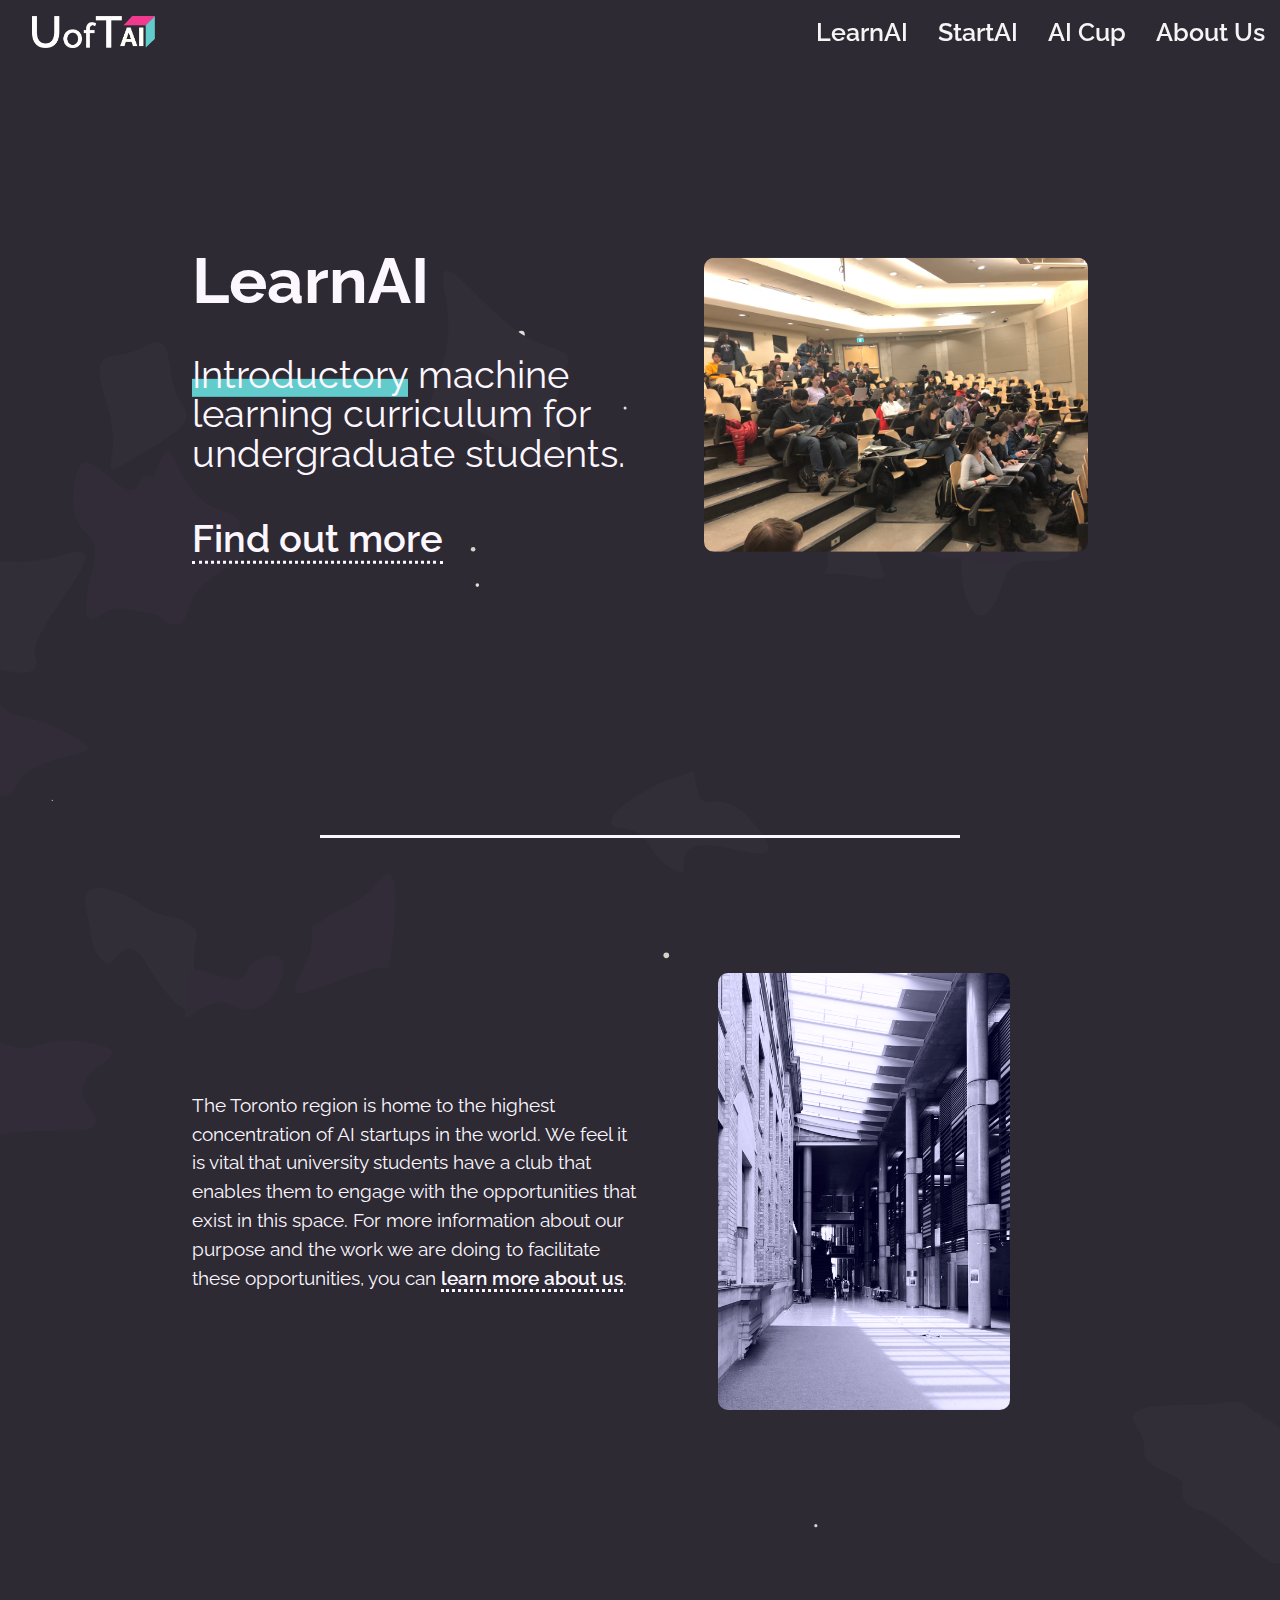
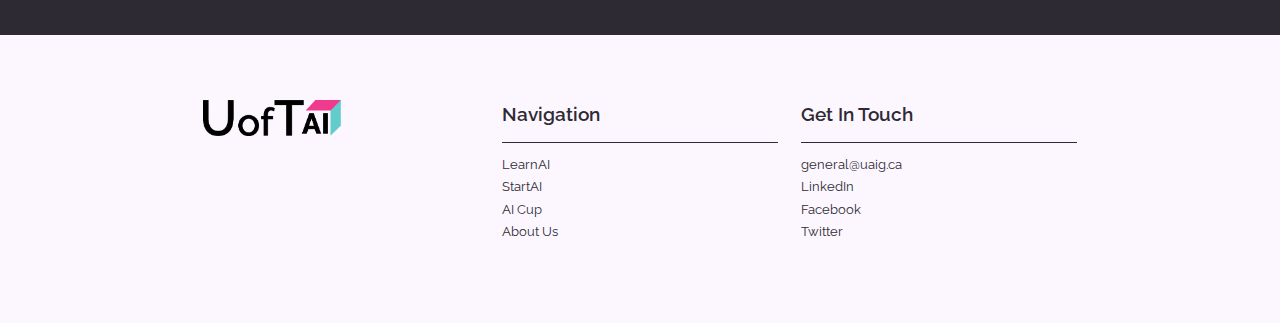
==== index.html @ b3a28243 "Merge branch 'master' of https://github.com/uoftai/uoftai.github.io" ====
<!DOCTYPE html>
<html class="scroll-nice">
<head>
	<link rel="stylesheet" type="text/css" href="styles.css">
	<link href="https://fonts.googleapis.com/css?family=Montserrat|Nunito|Raleway:400,600,700&display=swap" rel="stylesheet">
	<!-- font-family: 'Nunito', sans-serif; -->
	<link rel="stylesheet" href="https://cdnjs.cloudflare.com/ajax/libs/materialize/1.0.0/css/materialize.min.css">
	<title>UofT AI Homepage</title>
</head>
<body>
	<svg id="asteroids" viewbox="0 0 1000 520">
		<g id='ast-container'>
		</g>
	</svg>
	<div class="content">
		<div class="navbar-fixed hide-on-med-and-down">
			<nav class="nav-no-shadow">
				<div class="nav-wrapper nav-dark-clear">
					<a href="#!" class="brand-logo subtitle-weight nav-text nav-text-light"><span class="hide-on-med-and-down">&nbsp;&nbsp;&nbsp;&nbsp;</span><img style="width: auto; height: 32px; margin-top: 16px;" src="assets/images/uoftai_light.png"></a>
					<ul id="nav-mobile" class="right hide-on-med-and-down">
						<li><a class="nav-text nav-text-light subtitle-weight flow-text" href="learnai/">LearnAI</a></li>
						<li><a class="nav-text nav-text-light subtitle-weight flow-text" href="startai/">StartAI</a></li>
						<li><a class="nav-text nav-text-light subtitle-weight flow-text" href="aicup/">AI Cup</a></li>
						<li><a class="nav-text nav-text-light subtitle-weight flow-text" href="about/">About Us</a></li>
					</ul>
				</div>
			</nav>
		</div>

		<!-- &origof; &imof; &drcrop; &dlcrop; &urcrop; &ulcrop; &telrec; &solbar; -->

		<div id="intro-spacer" style="height: 85vh;"></div>
		<div id="intro-left" class="text-light">
			<div class="title-weight fsize-l">LearnAI</div>
			<br/><br/>
			<div class="body-weight fsize-m">
				<span class="highlight blue_accent">Introductory</span> 
				machine learning curriculum for undergraduate students.</div>
				<br/><br/>
				<a class="bot subtitle-weight fsize-m" href="learnai/">Find out more</a>
			</div>

		<div id="intro-right" class="text-light subtitle-weight flow-text">
			<img style="width: 100%; height: 100%; border-radius: 10px;" src="assets/images/home_page_header.JPEG">
		</div>

		<div class="separator"></div>

		<div class="space-15"></div>

		<div class="container text-light">
			<div class="flex-row valign-wrapper">
				<div class="flex-col body-weight fsize-s valign hide-on-small-only">
					The Toronto region is home to the highest concentration of AI startups in the world. We feel it is vital that university students have a club that enables them to engage with the opportunities that exist in this space. For more information about our purpose and the work we are doing to facilitate these opportunities, you can <a class="bot subtitle-weight" href="about/">learn more about us</a>.
				</div>
				<div class="flex-col body-weight fsize-m- valign show-on-small-only">
					The Toronto region is home to the highest concentration of AI startups in the world. We feel it is vital that university students have a club that enables them to engage with the opportunities that exist in this space. For more information about our purpose and the work we are doing to facilitate these opportunities, you can <a class="bot subtitle-weight" href="about/">learn more about us</a>.
				</div>
				<div class="flex-col">
					<img class="center" src="assets/images/bahen.png" alt="bahen" style="display: block; margin: 0 auto; width: 65%; height: auto; border-radius: 10px;">
				</div>
			</div>
		</div>

		<div class="space-25"></div>
		
		<footer class="page-footer bg-light">
			<div class="container">
				<div class="space"></div>
				<div class="row text-dark">
					<div class="col s4">
						<div class="subtitle-weight fsize-m">
							<a class="text-dark" href="#!"><img style="width: 50%; height: auto;" src="assets/images/uoftai.png"></a>
						</div>
					</div>
					<div class="col s4">
						<div class="subtitle-weight fsize-s">
							Navigation
						</div>
						<div>
							<ul>
								<li><div class="divider dark-grey"></div></li>
								<li><a class="text-dark body-weight fsize-s-" href="learnai/">LearnAI</a></li>
								<li><a class="text-dark body-weight fsize-s-" href="startai/">StartAI</a></li>
								<li><a class="text-dark body-weight fsize-s-" href="aicup/">AI Cup</a></li>
								<li><a class="text-dark body-weight fsize-s-" href="about/">About Us</a></li>
							</ul>
						</div>
					</div>
					<div class="col s4">
						<div class="subtitle-weight fsize-s">
							Get In Touch
						</div>
						<div>
							<ul>
								<li><div class="divider dark-grey"></div></li>
								<li><a class="text-dark body-weight fsize-s-" target="_top" href="mailto:general@uaig.ca">general@uaig.ca</a></li>
								<li><a class="text-dark body-weight fsize-s-" target="_blank" href="https://www.linkedin.com/company/uaig-uoft/">LinkedIn</a></li>
								<li><a class="text-dark body-weight fsize-s-" target="_blank" href="https://www.facebook.com/UofTUAIG/">Facebook</a></li>
								<li><a class="text-dark body-weight fsize-s-" target="_blank" href="https://twitter.com/UaigUoft">Twitter</a></li>
							</ul>
						</div>
					</div>
				</div>
				<div class="space"></div>
			</div>
		</footer>
	</div>
</body>
<script type="text/javascript">
	setTimeout( () => {
		document.getElementsByClassName('highlight')[0].className += " start"
	}, 100)
</script>
<script type="text/javascript" src="https://cdnjs.cloudflare.com/ajax/libs/jquery/3.4.1/jquery.js"></script>
<script src="https://cdnjs.cloudflare.com/ajax/libs/materialize/1.0.0/js/materialize.min.js"></script>
<script type="text/javascript" src="code.js"></script>
</html>
---- styles.css ----
.dark-grey {
	background: #2E2A33 !important;
	background-color: #2E2A33 !important;
}

.mid-grey {
	background: #544F5E !important;
	background-color: #544F5E !important;
}

.bg-light {
	background: #FCF7FF !important;
}

.text-light {
	color: #FCF7FF;
}

.text-dark {
	color: #2E2A33;
}

.accent-blue {
	background: #62cbcc;
}

.accent-magenta {
	background: #ef3a8d;
}

#asteroids {
	position: absolute;
	top: 0;
	left: 0;
	z-index: 1;
}

.content {
	position: absolute;
	top: 0;
	left: 0;
	width: 100%;
	height: auto;
	z-index: 10;
}

.divider {
	margin-bottom: 10px;
	margin-top: -2px;
}

.wide-container {
	width: 85%;
	margin: 0 auto;
}

body, svg {
	background: #2E2A33;
}

blockquote {
	border-left: 5px solid #544F5E !important;
}

.coll.with-header .coll-item {
	padding-left: 30px;
}

.coll-header {
	padding: 10px 0px;
}

.coll-item {
	padding: 10px 20px;
	margin: 0;
}

.body-weight {
	font-family: 'Raleway', sans-serif;
	font-weight: 400;
}

.subtitle-weight {
	font-family: 'Raleway', sans-serif;
	font-weight: 600;
}

.title-weight {
	font-family: 'Raleway', sans-serif;
	font-weight: 700;
}

.nav-wrapper {
	transition: background-color .45s ease !important;
}

nav {
	transition: -webkit-box-shadow .4s ease, box-shadow .4s ease;
	background-color: rgba(0,0,0,0) !important;
}

.nav-no-shadow {
	-webkit-box-shadow: none !important;
	box-shadow: none !important;
}

.nav-text {
	transition: color .8s ease;	
}

.nav-dark-clear {
	background-color: rgba(46,42,51,0) !important;
}

.nav-dark {
	background-color: rgba(46,42,51,.4) !important;
}

.nav-dark:hover {
	background-color: rgba(46,42,51,1) !important;
}

.nav-light {
	background-color: rgba(244,244,244,.4) !important;
}

.nav-light:hover {
	background-color: rgba(244,244,244,1) !important;
}

.nav-text-dark {
	color: #2E2A33 !important;
}

.nav-text-light {
	color: #F5F5F5 !important;
}

#intro-left {
	position: absolute;
	left: 15vw;
	top: 45vh;
    transform: translate(0, -50%);
    max-width: 35vw;
}

#intro-right {
	position: absolute;
	left: 55vw;
	top: 45vh;
	width: 30vw;
	height: 23vw;
	transform: translate(0, -50%);
}

.top-center {
	position: absolute;
	left: 50vw;
	top: 45vh;
    transform: translate(-50%, -50%);
}

.flex-row {
	display: flex;
}

.flex-col {
	flex: 1;
}

.fsize-t {
	font-size: 0.7vw;
}

.fsize-s- {
	font-size: 1vw;
}

.fsize-s {
	font-size: 1.5vw;
}

.fsize-m- {
	font-size: 2.1vw;
	line-height: 2.4vw;
}

.fsize-m {
	font-size: 3vw;
	line-height: 3.1vw;
}

.fsize-l {
	font-size: 5vw;
	line-height: 4.5vw;
}

.fsize-h {
	font-size: 8vw;
	line-height: 7.5vw;
}

.space, .space-5 {
	height: 5vh;
}

.space-10 {
	height: 10vh;
}

.space-15 {
	height: 15vh;
}

.space-20 {
	height: 20vh;
}

.space-25 {
	height: 25vh;
}

a.bot {
	color: #FCF7FF !important;
	border-bottom: dotted #FCF7FF !important;
    border-bottom-width: thin;
}

a.bot:hover {
	color: #FCF7FF !important;
	border-bottom: solid #FCF7FF !important;
    border-bottom-width: thin;
}

.separator {
	margin-left: 25vw;
	width: 50vw;
	height: 1vh;
	border-bottom: solid #FCF7FF !important;
    border-bottom-width: thin;
}
.highlight.start {
    background-size: 100% 40%;
}

.highlight.pink_accent {
    background-image: -webkit-linear-gradient(bottom, #ea498d 0%, #ea498d 100%);
	background-image: linear-gradient(to top, #ea498d 0%, #ea498d 100%);

}
.highlight.blue_accent {
    background-image: -webkit-linear-gradient(bottom, #62cbcc 0%, #62cbcc 100%);
	background-image: linear-gradient(to top, #62cbcc 0%, #62cbcc 100%);
}
.highlight{
	background-position: bottom left;
    background-size: 0 40%;
    background-repeat: no-repeat;
    transition: background 1s cubic-bezier(0.42, 0, 0.095, 0.935);
    transition-timing-function: cubic-bezier(0.42, 0, 0.095, 0.935);
	transition-delay: .1s;
}

@media only screen and (min-width: 400px) {
	.hide-on-tiny {
		display: block;
	}

	.show-on-tiny {
		display: none;
	}
}

@media only screen and (max-width: 400px) {
	.hide-on-tiny {
		display: none;
	}

	.show-on-tiny {
		display: block;
	}
}

@media only screen and (min-width: 600px) {
	.scroll-nice::-webkit-scrollbar {
		width: 7px;
	}

	.scroll-nice::-webkit-scrollbar-track {
		background: #FAFAFA;
	}
	 
	.scroll-nice::-webkit-scrollbar-thumb {
		background: #616161; 
	}

	.show-on-small-only {
		display: none !important;
	}

	.hide-on-small-only {
		display: block !important;
	}
}

@media only screen and (max-width: 600px) {
	.hide-on-small-only {
		display: none !important;
	}

	::-webkit-scrollbar { 
		display: none; 
	}

	.center-m {
		text-align: center;
	}
	
	.show-on-small-only {
		display: block;
	}

	.show-on-med-only {
		display: none !important;
	}
}

@media only screen and (min-width: 992px) {
	.hide-on-large-and-up {
		display: none !important;
	}

	.show-on-med-and-down {
		display: none;
	}

	.show-on-med-only {
		display: none;
	}
}

@media only screen and (max-width: 992px) {
	.show-on-med-and-down {
		display: block;
	}

	.show-on-med-only {
		display: block;
	}
}

@media only screen and (min-width: 1200px) {
	.hide-on-large-and-up {
		display: none !important;
	}

	.hide-on-large-and-down {
		display: block;
	}

	.show-on-large-and-down {
		display: none;
	}

	.scl-text {
		font-size: 2.2vmin;
	}
}


@media only screen and (max-width: 1200px) {
	.hide-on-large-and-down {
		display: none !important;
	}

	.show-on-large-and-down {
		display: block;
	}
}

@media only screen and (min-width: 1700px) {
	.scl-text {
		font-size: 2.5vmin;
	}
}


@media only screen and (min-width: 2100px) {
	.scroll-nice::-webkit-scrollbar {
		width: 12px;
	}
}
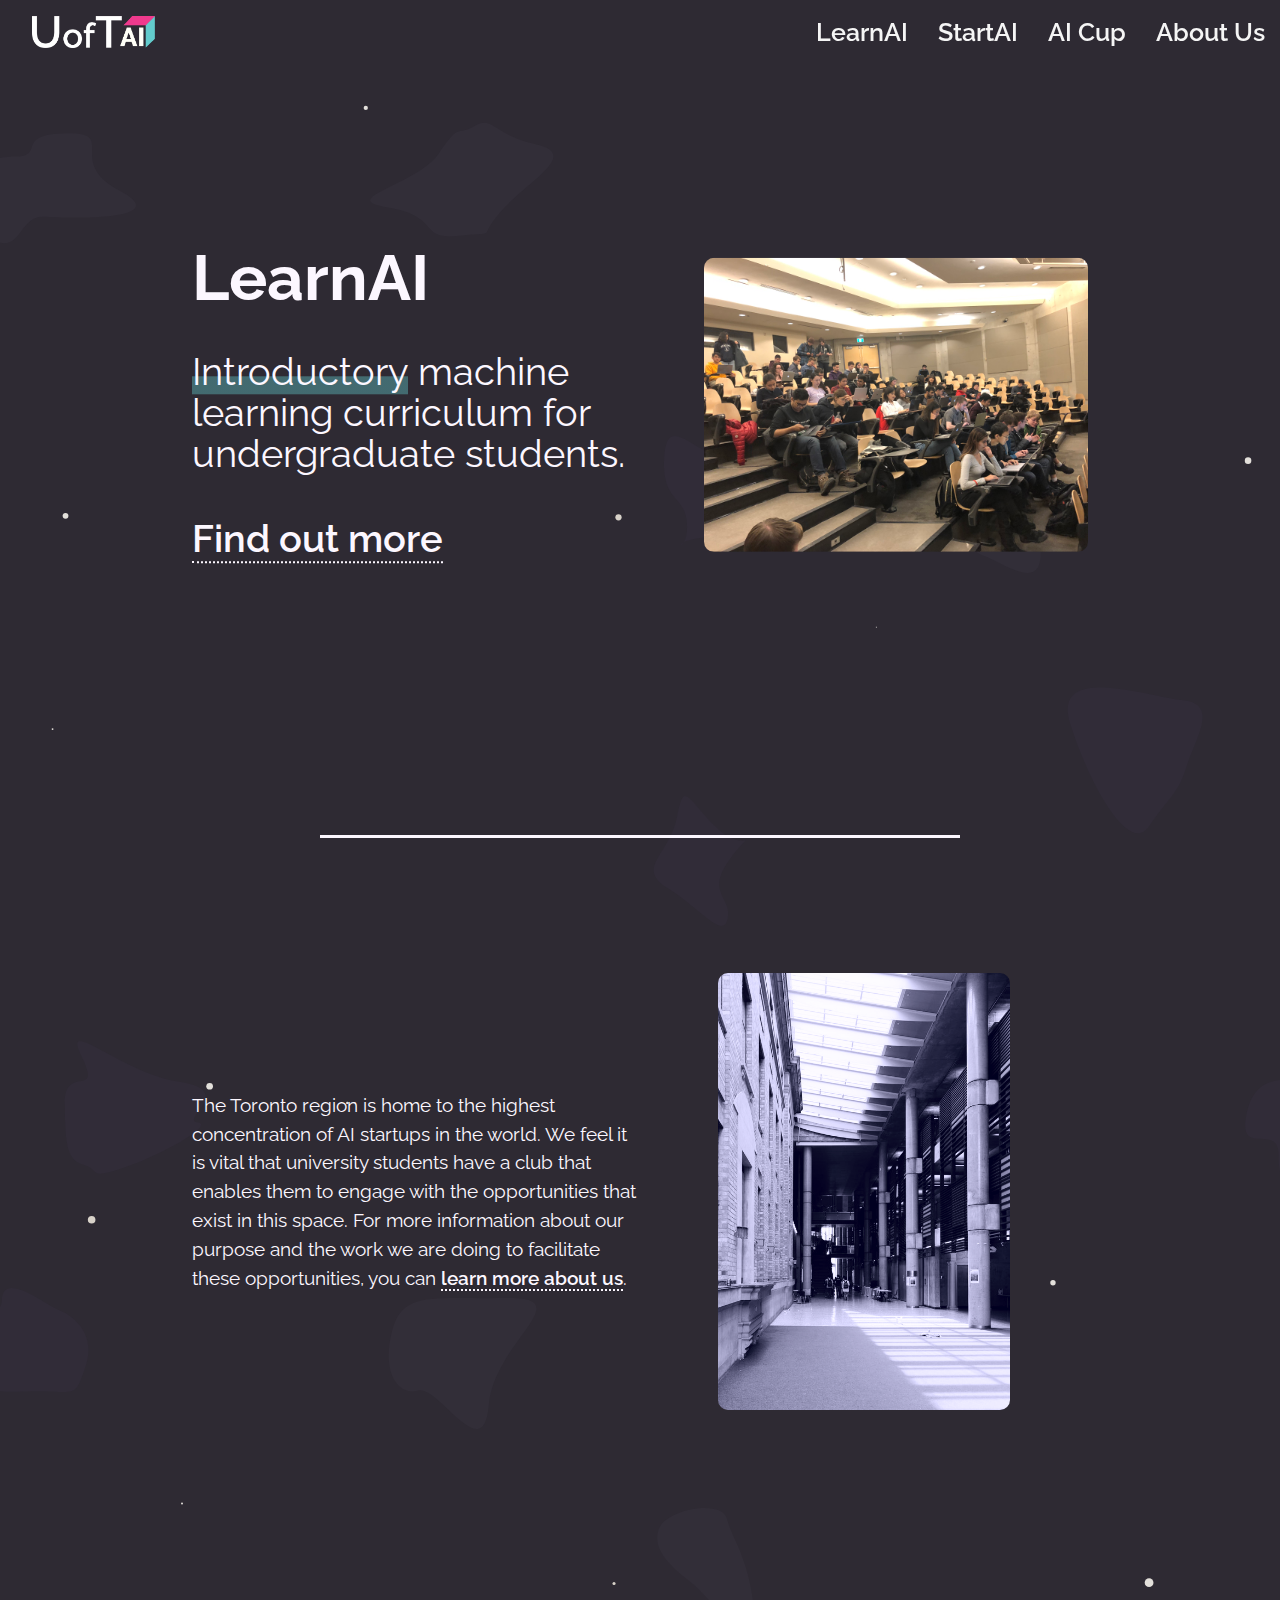
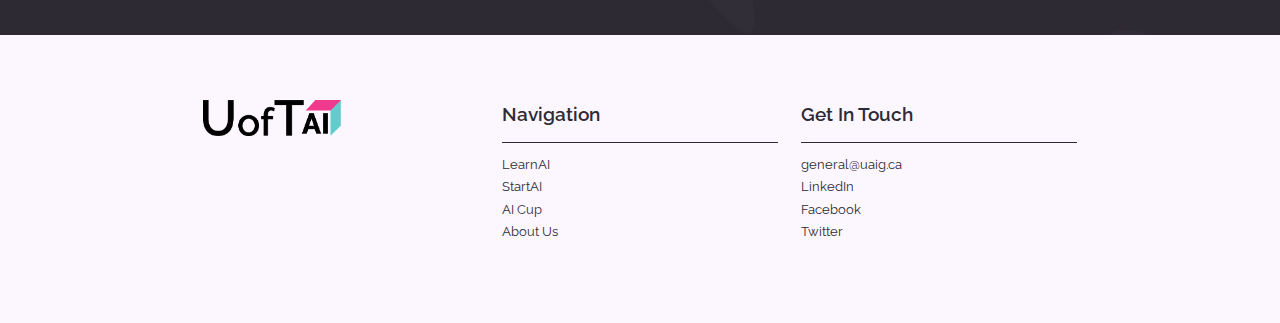
==== commit 846457fe: "Added mobile responsiveness 1.0" ====
--- a/index.html
+++ b/index.html
@@ -5,6 +5,7 @@
 	<link href="https://fonts.googleapis.com/css?family=Montserrat|Nunito|Raleway:400,600,700&display=swap" rel="stylesheet">
 	<!-- font-family: 'Nunito', sans-serif; -->
 	<link rel="stylesheet" href="https://cdnjs.cloudflare.com/ajax/libs/materialize/1.0.0/css/materialize.min.css">
+	<meta name="viewport" content="width=device-width, initial-scale=1.0">
 	<title>UofT AI Homepage</title>
 </head>
 <body>
@@ -29,14 +30,14 @@
 
 		<!-- &origof; &imof; &drcrop; &dlcrop; &urcrop; &ulcrop; &telrec; &solbar; -->
 
-		<div id="intro-spacer" style="height: 85vh;"></div>
+		<div id="intro-spacer"></div>
 		<div id="intro-left" class="text-light">
 			<div class="title-weight fsize-l">LearnAI</div>
-			<br/><br/>
+			<br/><div class="hide-on-med-and-down"><br/></div>
 			<div class="body-weight fsize-m">
 				<span class="highlight blue_accent">Introductory</span> 
 				machine learning curriculum for undergraduate students.</div>
-				<br/><br/>
+				<br/><div class="hide-on-med-and-down"><br/></div>
 				<a class="bot subtitle-weight fsize-m" href="learnai/">Find out more</a>
 			</div>
 
@@ -50,13 +51,16 @@
 
 		<div class="container text-light">
 			<div class="flex-row valign-wrapper">
-				<div class="flex-col body-weight fsize-s valign hide-on-small-only">
+				<div class="flex-col body-weight fsize-s valign hide-on-med-and-down">
 					The Toronto region is home to the highest concentration of AI startups in the world. We feel it is vital that university students have a club that enables them to engage with the opportunities that exist in this space. For more information about our purpose and the work we are doing to facilitate these opportunities, you can <a class="bot subtitle-weight" href="about/">learn more about us</a>.
 				</div>
-				<div class="flex-col body-weight fsize-m- valign show-on-small-only">
+				<div class="flex-col body-weight fsize-m- valign show-on-med-only">
 					The Toronto region is home to the highest concentration of AI startups in the world. We feel it is vital that university students have a club that enables them to engage with the opportunities that exist in this space. For more information about our purpose and the work we are doing to facilitate these opportunities, you can <a class="bot subtitle-weight" href="about/">learn more about us</a>.
 				</div>
-				<div class="flex-col">
+				<div class="flex-col body-weight fsize-m valign show-on-small-only">
+					The Toronto region is home to the highest concentration of AI startups in the world. We feel it is vital that university students have a club that enables them to engage with the opportunities that exist in this space. For more information about our purpose and the work we are doing to facilitate these opportunities, you can <a class="bot subtitle-weight" href="about/">learn more about us</a>.
+				</div>
+				<div class="flex-col hide-on-small-only">
 					<img class="center" src="assets/images/bahen.png" alt="bahen" style="display: block; margin: 0 auto; width: 65%; height: auto; border-radius: 10px;">
 				</div>
 			</div>
@@ -68,12 +72,12 @@
 			<div class="container">
 				<div class="space"></div>
 				<div class="row text-dark">
-					<div class="col s4">
+					<div class="col m4 hide-on-small-only">
 						<div class="subtitle-weight fsize-m">
 							<a class="text-dark" href="#!"><img style="width: 50%; height: auto;" src="assets/images/uoftai.png"></a>
 						</div>
 					</div>
-					<div class="col s4">
+					<div class="col m4 hide-on-small-only">
 						<div class="subtitle-weight fsize-s">
 							Navigation
 						</div>
@@ -87,7 +91,7 @@
 							</ul>
 						</div>
 					</div>
-					<div class="col s4">
+					<div class="col m4 hide-on-small-only">
 						<div class="subtitle-weight fsize-s">
 							Get In Touch
 						</div>
@@ -98,6 +102,34 @@
 								<li><a class="text-dark body-weight fsize-s-" target="_blank" href="https://www.linkedin.com/company/uaig-uoft/">LinkedIn</a></li>
 								<li><a class="text-dark body-weight fsize-s-" target="_blank" href="https://www.facebook.com/UofTUAIG/">Facebook</a></li>
 								<li><a class="text-dark body-weight fsize-s-" target="_blank" href="https://twitter.com/UaigUoft">Twitter</a></li>
+							</ul>
+						</div>
+					</div>
+					<div class="col s6 show-on-small-only">
+						<div class="subtitle-weight fsize-m">
+							Navigation
+						</div>
+						<div>
+							<ul>
+								<li><div class="divider dark-grey"></div></li>
+								<li><a class="text-dark body-weight fsize-m-" href="learnai/">LearnAI</a></li>
+								<li><a class="text-dark body-weight fsize-m-" href="startai/">StartAI</a></li>
+								<li><a class="text-dark body-weight fsize-m-" href="aicup/">AI Cup</a></li>
+								<li><a class="text-dark body-weight fsize-m-" href="about/">About Us</a></li>
+							</ul>
+						</div>
+					</div>
+					<div class="col s6 show-on-small-only">
+						<div class="subtitle-weight fsize-m">
+							Get In Touch
+						</div>
+						<div>
+							<ul>
+								<li><div class="divider dark-grey"></div></li>
+								<li><a class="text-dark body-weight fsize-m-" target="_top" href="mailto:general@uaig.ca">general@uaig.ca</a></li>
+								<li><a class="text-dark body-weight fsize-m-" target="_blank" href="https://www.linkedin.com/company/uaig-uoft/">LinkedIn</a></li>
+								<li><a class="text-dark body-weight fsize-m-" target="_blank" href="https://www.facebook.com/UofTUAIG/">Facebook</a></li>
+								<li><a class="text-dark body-weight fsize-m-" target="_blank" href="https://twitter.com/UaigUoft">Twitter</a></li>
 							</ul>
 						</div>
 					</div>
--- a/styles.css
+++ b/styles.css
@@ -136,23 +136,6 @@
 	color: #F5F5F5 !important;
 }
 
-#intro-left {
-	position: absolute;
-	left: 15vw;
-	top: 45vh;
-    transform: translate(0, -50%);
-    max-width: 35vw;
-}
-
-#intro-right {
-	position: absolute;
-	left: 55vw;
-	top: 45vh;
-	width: 30vw;
-	height: 23vw;
-	transform: translate(0, -50%);
-}
-
 .top-center {
 	position: absolute;
 	left: 50vw;
@@ -187,7 +170,7 @@
 
 .fsize-m {
 	font-size: 3vw;
-	line-height: 3.1vw;
+	line-height: 3.2vw;
 }
 
 .fsize-l {
@@ -222,37 +205,27 @@
 
 a.bot {
 	color: #FCF7FF !important;
-	border-bottom: dotted #FCF7FF !important;
-    border-bottom-width: thin;
+	border-bottom: 2px dotted #FCF7FF !important;
 }
 
 a.bot:hover {
 	color: #FCF7FF !important;
-	border-bottom: solid #FCF7FF !important;
-    border-bottom-width: thin;
-}
-
-.separator {
-	margin-left: 25vw;
-	width: 50vw;
-	height: 1vh;
-	border-bottom: solid #FCF7FF !important;
-    border-bottom-width: thin;
-}
+	border-bottom: 2px solid #FCF7FF !important;
+}
+
 .highlight.start {
     background-size: 100% 40%;
 }
 
 .highlight.pink_accent {
-    background-image: -webkit-linear-gradient(bottom, #ea498d 0%, #ea498d 100%);
-	background-image: linear-gradient(to top, #ea498d 0%, #ea498d 100%);
-
+    background-image: -webkit-linear-gradient(bottom, #ea498d66 0%, #ea498d66 100%);
+	background-image: linear-gradient(to top, #ea498d66 0%, #ea498d66 100%);
 }
 .highlight.blue_accent {
-    background-image: -webkit-linear-gradient(bottom, #62cbcc 0%, #62cbcc 100%);
-	background-image: linear-gradient(to top, #62cbcc 0%, #62cbcc 100%);
-}
-.highlight{
+    background-image: -webkit-linear-gradient(bottom, #62cbcc66 0%, #62cbcc66 100%);
+	background-image: linear-gradient(to top, #62cbcc66 0%, #62cbcc66 100%);
+}
+.highlight {
 	background-position: bottom left;
     background-size: 0 40%;
     background-repeat: no-repeat;
@@ -301,6 +274,35 @@
 	.hide-on-small-only {
 		display: block !important;
 	}
+
+	#intro-left {
+		position: absolute;
+		left: 15vw;
+		top: 45vh;
+		transform: translate(0, -50%);
+		max-width: 35vw;
+	}
+
+	#intro-right {
+		position: absolute;
+		left: 55vw;
+		top: 45vh;
+		width: 30vw;
+		height: 23vw;
+		transform: translate(0, -50%);
+	}
+
+	#intro-spacer {
+		height: 85vh;
+	}
+
+	.separator {
+		margin-left: 25vw;
+		width: 50vw;
+		height: 1vh;
+		border-bottom: solid #FCF7FF !important;
+		border-bottom-width: thin;
+	}
 }
 
 @media only screen and (max-width: 600px) {
@@ -322,6 +324,34 @@
 
 	.show-on-med-only {
 		display: none !important;
+	}
+
+	#intro-left {
+		position: absolute;
+		left: 50vw;
+		top: 35vh;
+		transform: translate(-40%, -60%);
+		width: 80vw;
+	}
+
+	#intro-right {
+		display: none !important;
+	}
+
+	#intro-spacer {
+		height: 60vh;
+	}
+
+	.container {
+		width: 70% !important;
+	}
+
+	.separator {
+		margin-left: 12.5vw;
+		width: 75vw;
+		height: 1vh;
+		border-bottom: solid #FCF7FF !important;
+		border-bottom-width: thin;
 	}
 }
 
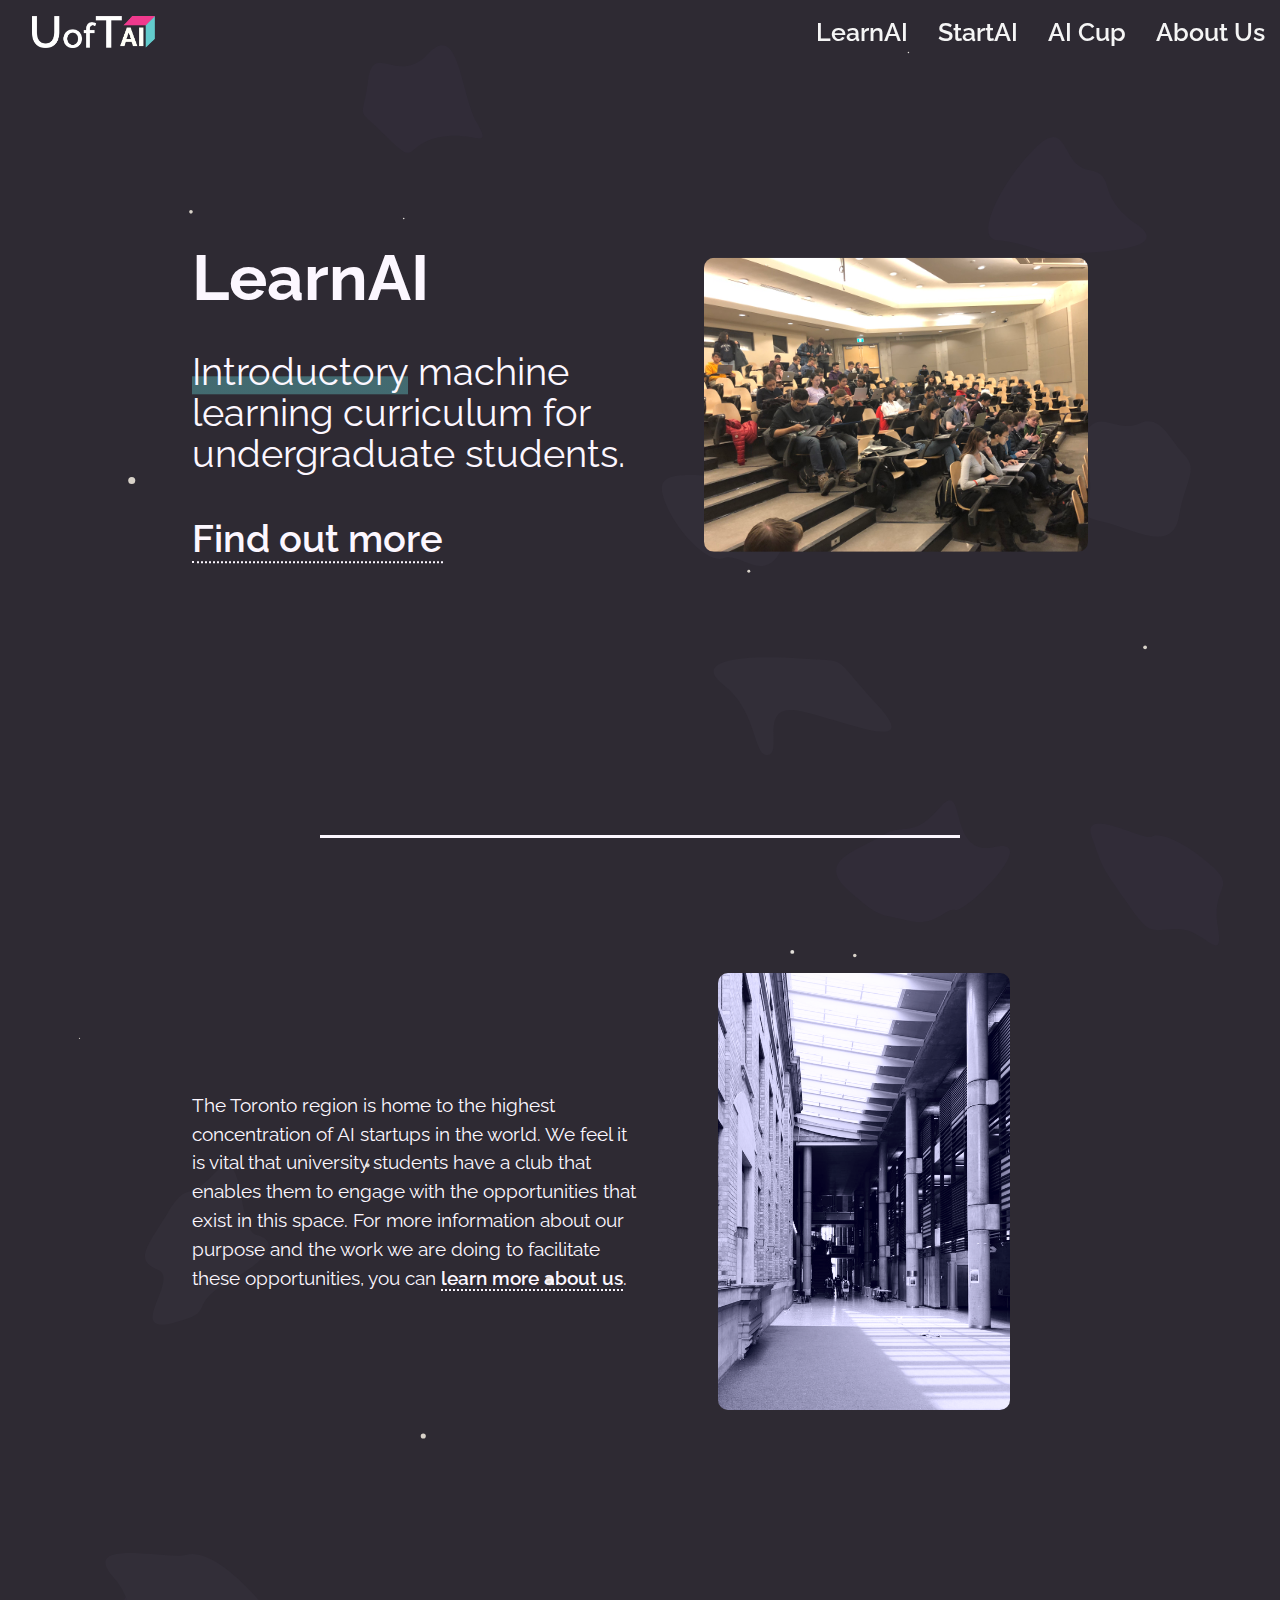
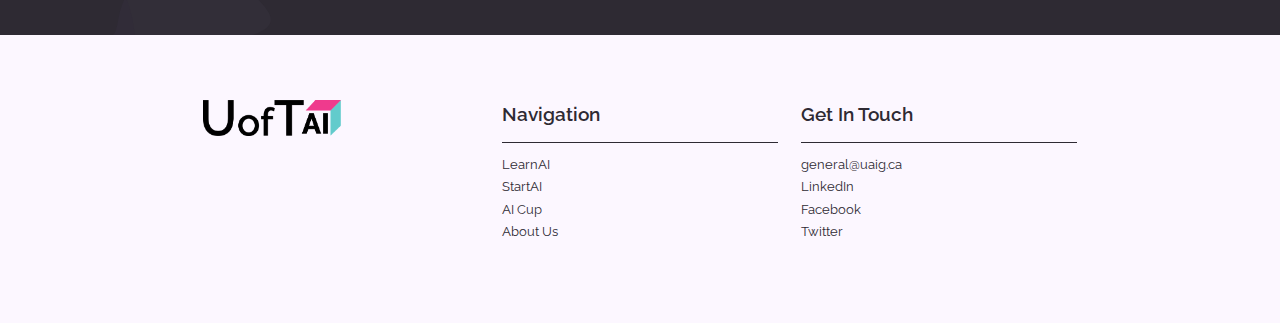
==== commit 2cd67740: "Added navbar and side menu" ====
--- a/index.html
+++ b/index.html
@@ -2,7 +2,8 @@
 <html class="scroll-nice">
 <head>
 	<link rel="stylesheet" type="text/css" href="styles.css">
-	<link href="https://fonts.googleapis.com/css?family=Montserrat|Nunito|Raleway:400,600,700&display=swap" rel="stylesheet">
+	<link href="https://fonts.googleapis.com/css?family=Montserrat|Nunito|Raleway:400,600,700&display=swap" rel="stylesheet">+
+	<link rel="stylesheet" type="text/css" href="https://cdnjs.cloudflare.com/ajax/libs/font-awesome/5.11.2/css/all.css">
 	<!-- font-family: 'Nunito', sans-serif; -->
 	<link rel="stylesheet" href="https://cdnjs.cloudflare.com/ajax/libs/materialize/1.0.0/css/materialize.min.css">
 	<meta name="viewport" content="width=device-width, initial-scale=1.0">
@@ -14,9 +15,12 @@
 		</g>
 	</svg>
 	<div class="content">
-		<div class="navbar-fixed hide-on-med-and-down">
+		<div class="navbar-fixed">
 			<nav class="nav-no-shadow">
 				<div class="nav-wrapper nav-dark-clear">
+					<a href="#" data-target="slide-out" id="menu-icon" class="sidenav-trigger show-on-med-and-down text-light">
+						<div class="fa fa-bars"></div>
+					</a>
 					<a href="#!" class="brand-logo subtitle-weight nav-text nav-text-light"><span class="hide-on-med-and-down">&nbsp;&nbsp;&nbsp;&nbsp;</span><img style="width: auto; height: 32px; margin-top: 16px;" src="assets/images/uoftai_light.png"></a>
 					<ul id="nav-mobile" class="right hide-on-med-and-down">
 						<li><a class="nav-text nav-text-light subtitle-weight flow-text" href="learnai/">LearnAI</a></li>
@@ -138,6 +142,16 @@
 			</div>
 		</footer>
 	</div>
+
+	<ul id="slide-out" class="sidenav">
+		<div class="space"></div>
+		<li><a href="#" class="text-dark subtitle-weight fsize-m">Navigation</a></li>
+		<li><div class="divider"></div></li>
+		<li><a class="text-dark body-weight fsize-m-" href="learnai/">LearnAI</a></li>
+		<li><a class="text-dark body-weight fsize-m-" href="startai/">StartAI</a></li>
+		<li><a class="text-dark body-weight fsize-m-" href="aicup/">AI Cup</a></li>
+		<li><a class="text-dark body-weight fsize-m-" href="about/">About Us</a></li>
+	</ul>
 </body>
 <script type="text/javascript">
 	setTimeout( () => {
--- a/styles.css
+++ b/styles.css
@@ -77,17 +77,17 @@
 
 .body-weight {
 	font-family: 'Raleway', sans-serif;
-	font-weight: 400;
+	font-weight: 400 !important;
 }
 
 .subtitle-weight {
 	font-family: 'Raleway', sans-serif;
-	font-weight: 600;
+	font-weight: 600 !important;
 }
 
 .title-weight {
 	font-family: 'Raleway', sans-serif;
-	font-weight: 700;
+	font-weight: 700 !important;
 }
 
 .nav-wrapper {
@@ -140,7 +140,7 @@
 	position: absolute;
 	left: 50vw;
 	top: 45vh;
-    transform: translate(-50%, -50%);
+	transform: translate(-50%, -50%);
 }
 
 .flex-row {
@@ -213,24 +213,28 @@
 	border-bottom: 2px solid #FCF7FF !important;
 }
 
+#menu-icon {
+	font-size: 2vmax;
+}
+
 .highlight.start {
-    background-size: 100% 40%;
+	background-size: 100% 40%;
 }
 
 .highlight.pink_accent {
-    background-image: -webkit-linear-gradient(bottom, #ea498d66 0%, #ea498d66 100%);
+	background-image: -webkit-linear-gradient(bottom, #ea498d66 0%, #ea498d66 100%);
 	background-image: linear-gradient(to top, #ea498d66 0%, #ea498d66 100%);
 }
 .highlight.blue_accent {
-    background-image: -webkit-linear-gradient(bottom, #62cbcc66 0%, #62cbcc66 100%);
+	background-image: -webkit-linear-gradient(bottom, #62cbcc66 0%, #62cbcc66 100%);
 	background-image: linear-gradient(to top, #62cbcc66 0%, #62cbcc66 100%);
 }
 .highlight {
 	background-position: bottom left;
-    background-size: 0 40%;
-    background-repeat: no-repeat;
-    transition: background 1s cubic-bezier(0.42, 0, 0.095, 0.935);
-    transition-timing-function: cubic-bezier(0.42, 0, 0.095, 0.935);
+	background-size: 0 40%;
+	background-repeat: no-repeat;
+	transition: background 1s cubic-bezier(0.42, 0, 0.095, 0.935);
+	transition-timing-function: cubic-bezier(0.42, 0, 0.095, 0.935);
 	transition-delay: .1s;
 }
 
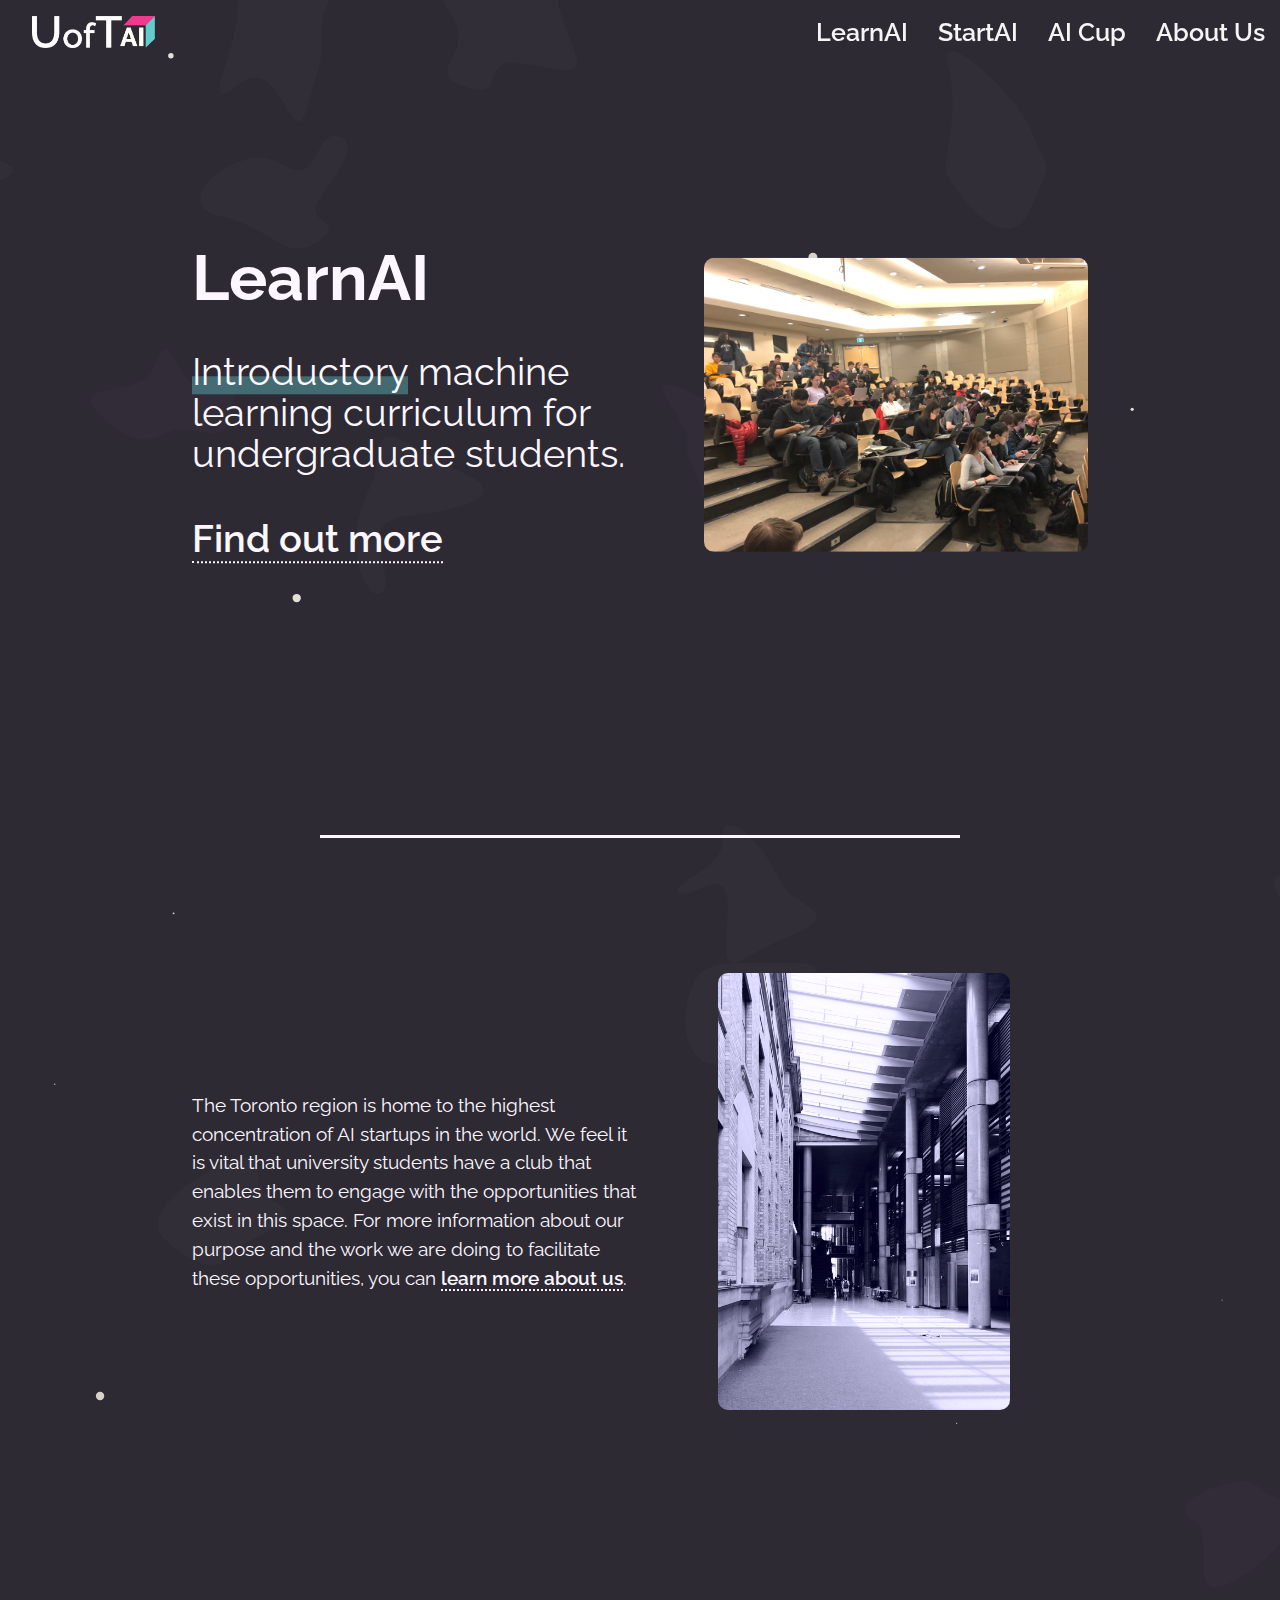
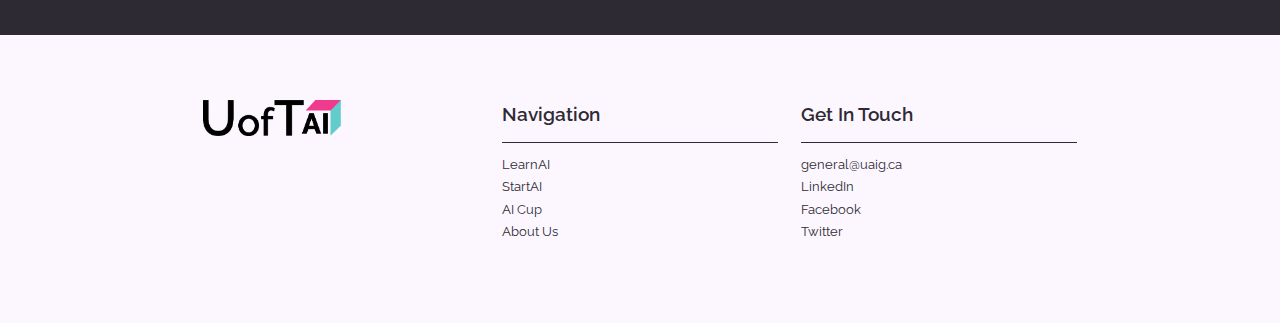
==== commit 1d228f30: "Added favicon" ====
--- a/index.html
+++ b/index.html
@@ -2,6 +2,7 @@
 <html class="scroll-nice">
 <head>
 	<link rel="stylesheet" type="text/css" href="styles.css">
+	<link rel="shortcut icon" type="image/png" href="assets/images/favicon.png"/>
 	<link href="https://fonts.googleapis.com/css?family=Montserrat|Nunito|Raleway:400,600,700&display=swap" rel="stylesheet">+
 	<link rel="stylesheet" type="text/css" href="https://cdnjs.cloudflare.com/ajax/libs/font-awesome/5.11.2/css/all.css">
 	<!-- font-family: 'Nunito', sans-serif; -->
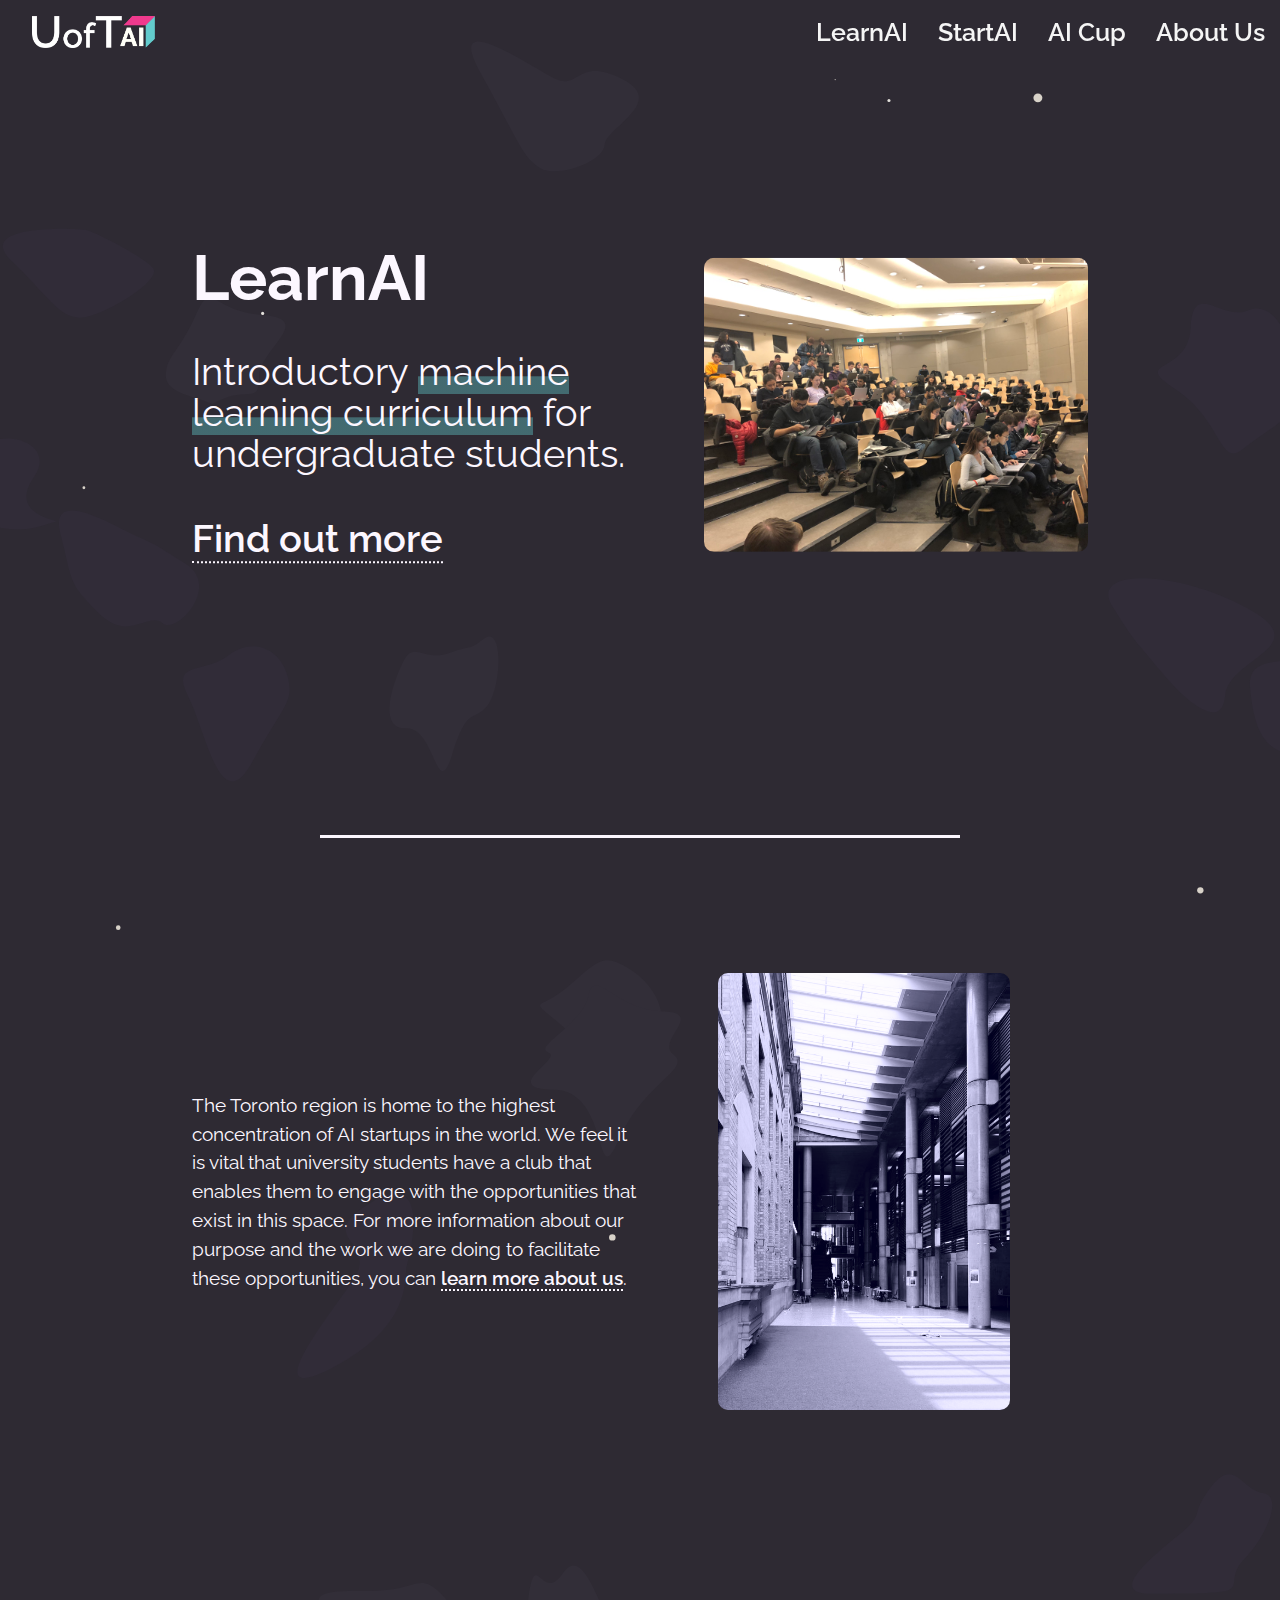
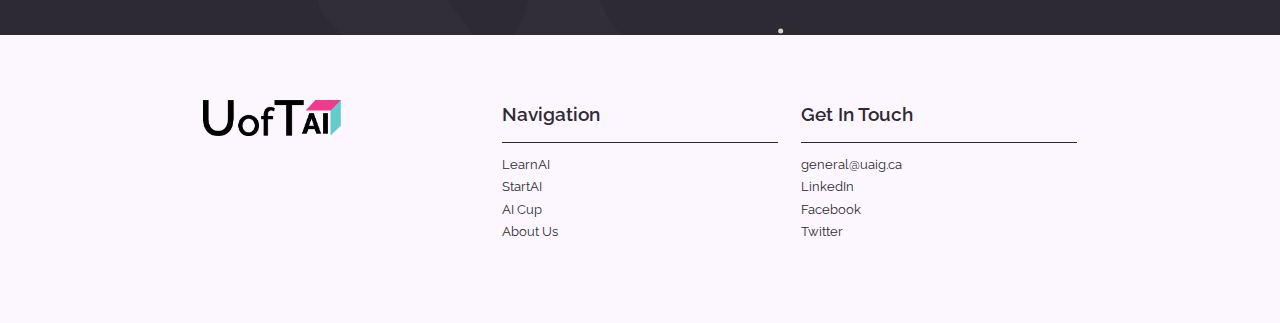
==== commit 7cc0262b: "Added new learnai highlighting to homepage" ====
--- a/index.html
+++ b/index.html
@@ -40,8 +40,8 @@
 			<div class="title-weight fsize-l">LearnAI</div>
 			<br/><div class="hide-on-med-and-down"><br/></div>
 			<div class="body-weight fsize-m">
-				<span class="highlight blue_accent">Introductory</span> 
-				machine learning curriculum for undergraduate students.</div>
+				Introductory <span class="highlight blue_accent">machine learning curriculum</span> 
+				 for undergraduate students.</div>
 				<br/><div class="hide-on-med-and-down"><br/></div>
 				<a class="bot subtitle-weight fsize-m" href="learnai/">Find out more</a>
 			</div>
@@ -162,4 +162,4 @@
 <script type="text/javascript" src="https://cdnjs.cloudflare.com/ajax/libs/jquery/3.4.1/jquery.js"></script>
 <script src="https://cdnjs.cloudflare.com/ajax/libs/materialize/1.0.0/js/materialize.min.js"></script>
 <script type="text/javascript" src="code.js"></script>
-</html>+</html>
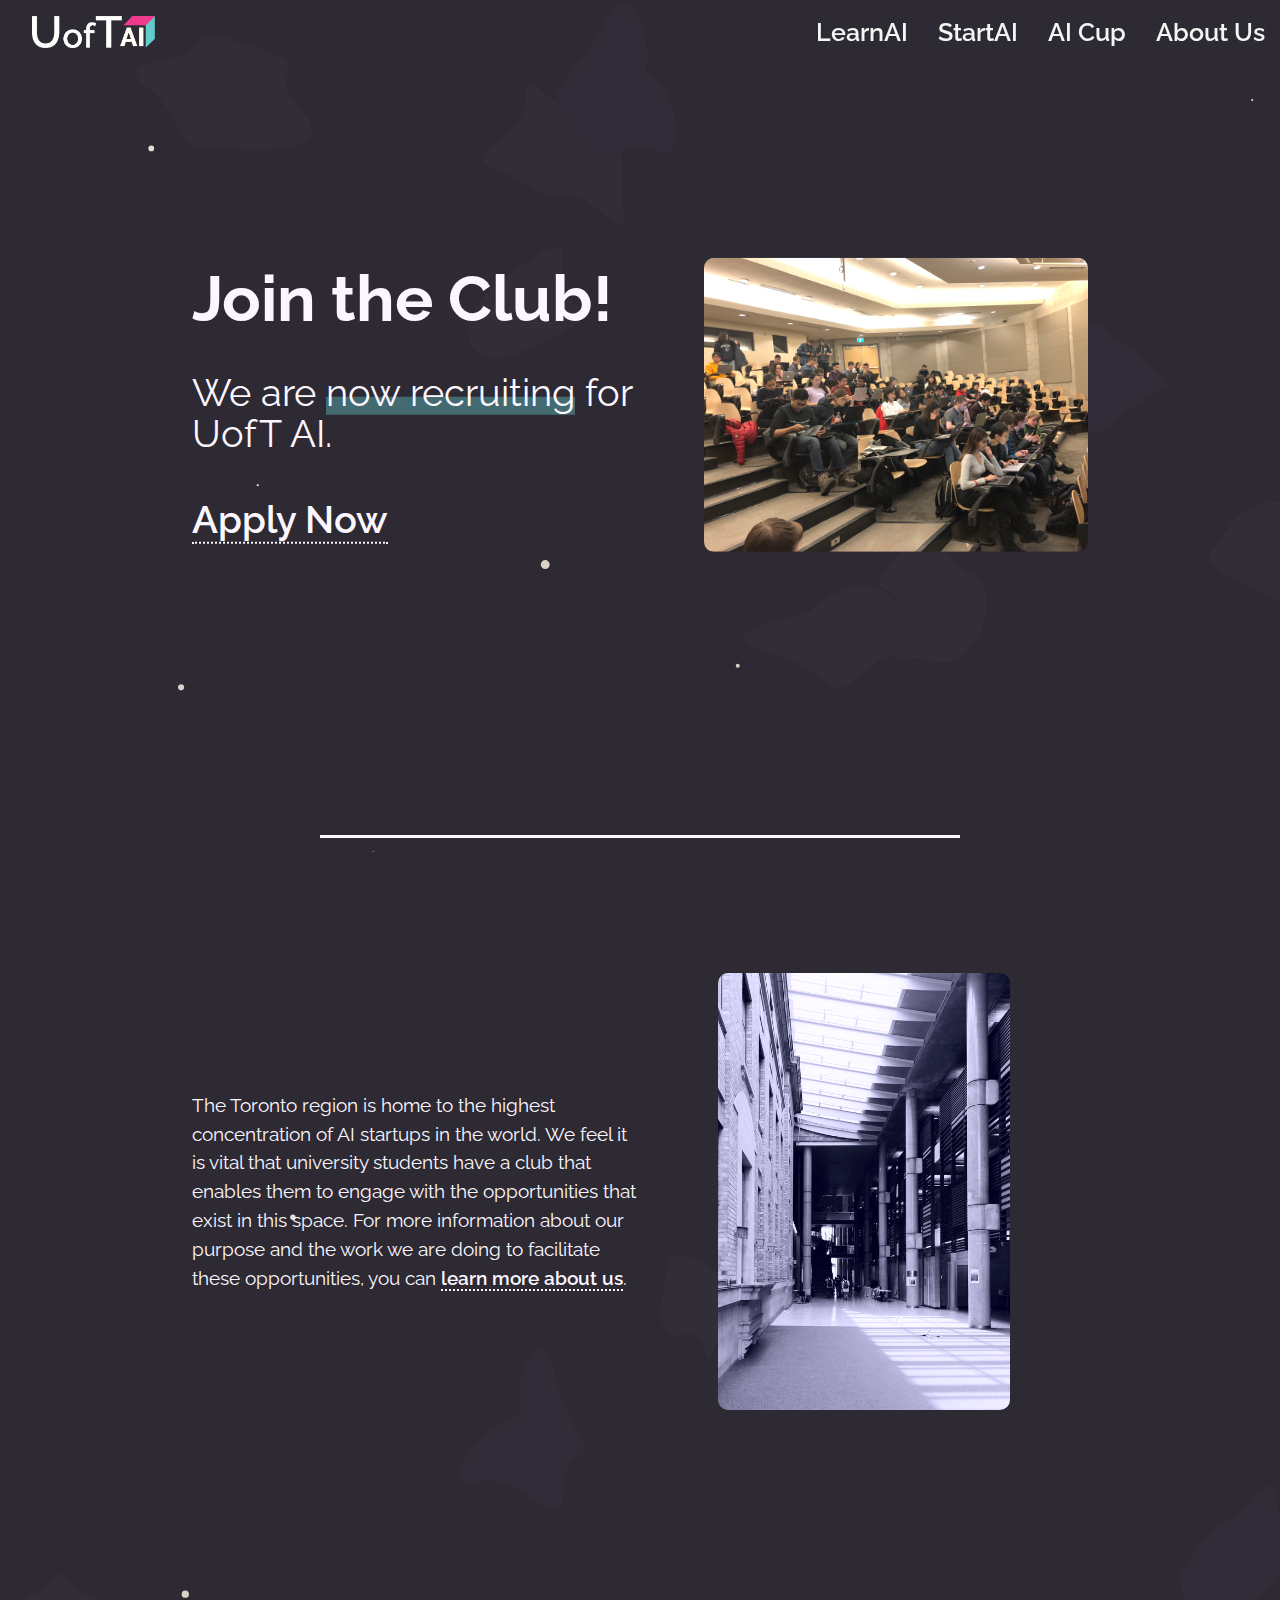
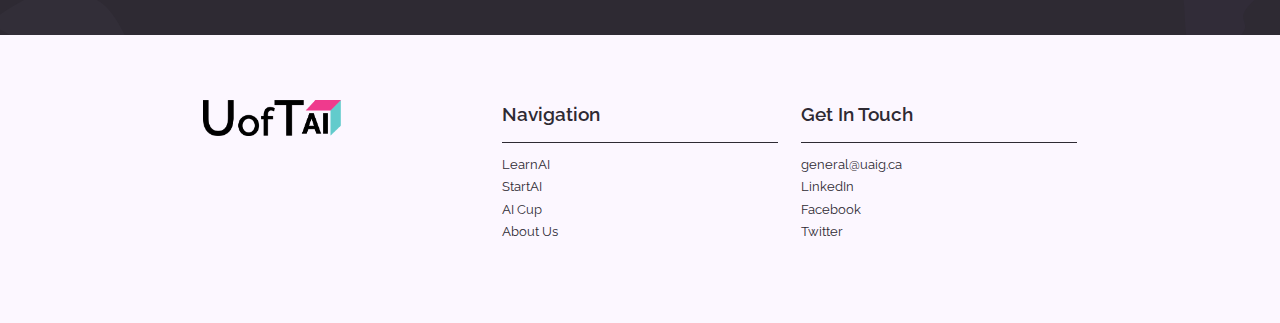
==== commit 9cae6ab9: "Added application link the homepage" ====
--- a/index.html
+++ b/index.html
@@ -37,13 +37,13 @@
 
 		<div id="intro-spacer"></div>
 		<div id="intro-left" class="text-light">
-			<div class="title-weight fsize-l">LearnAI</div>
+			<div class="title-weight fsize-l">Join the Club!</div>
 			<br/><div class="hide-on-med-and-down"><br/></div>
 			<div class="body-weight fsize-m">
-				Introductory <span class="highlight blue_accent">machine learning curriculum</span> 
-				 for undergraduate students.</div>
+				We are <span class="highlight blue_accent">now recruiting</span> 
+				for UofT AI.</div>
 				<br/><div class="hide-on-med-and-down"><br/></div>
-				<a class="bot subtitle-weight fsize-m" href="learnai/">Find out more</a>
+				<a class="bot subtitle-weight fsize-m" target="_blank" href="https://uoftuaig.typeform.com/to/K6A8yl">Apply Now</a>
 			</div>
 
 		<div id="intro-right" class="text-light subtitle-weight flow-text">
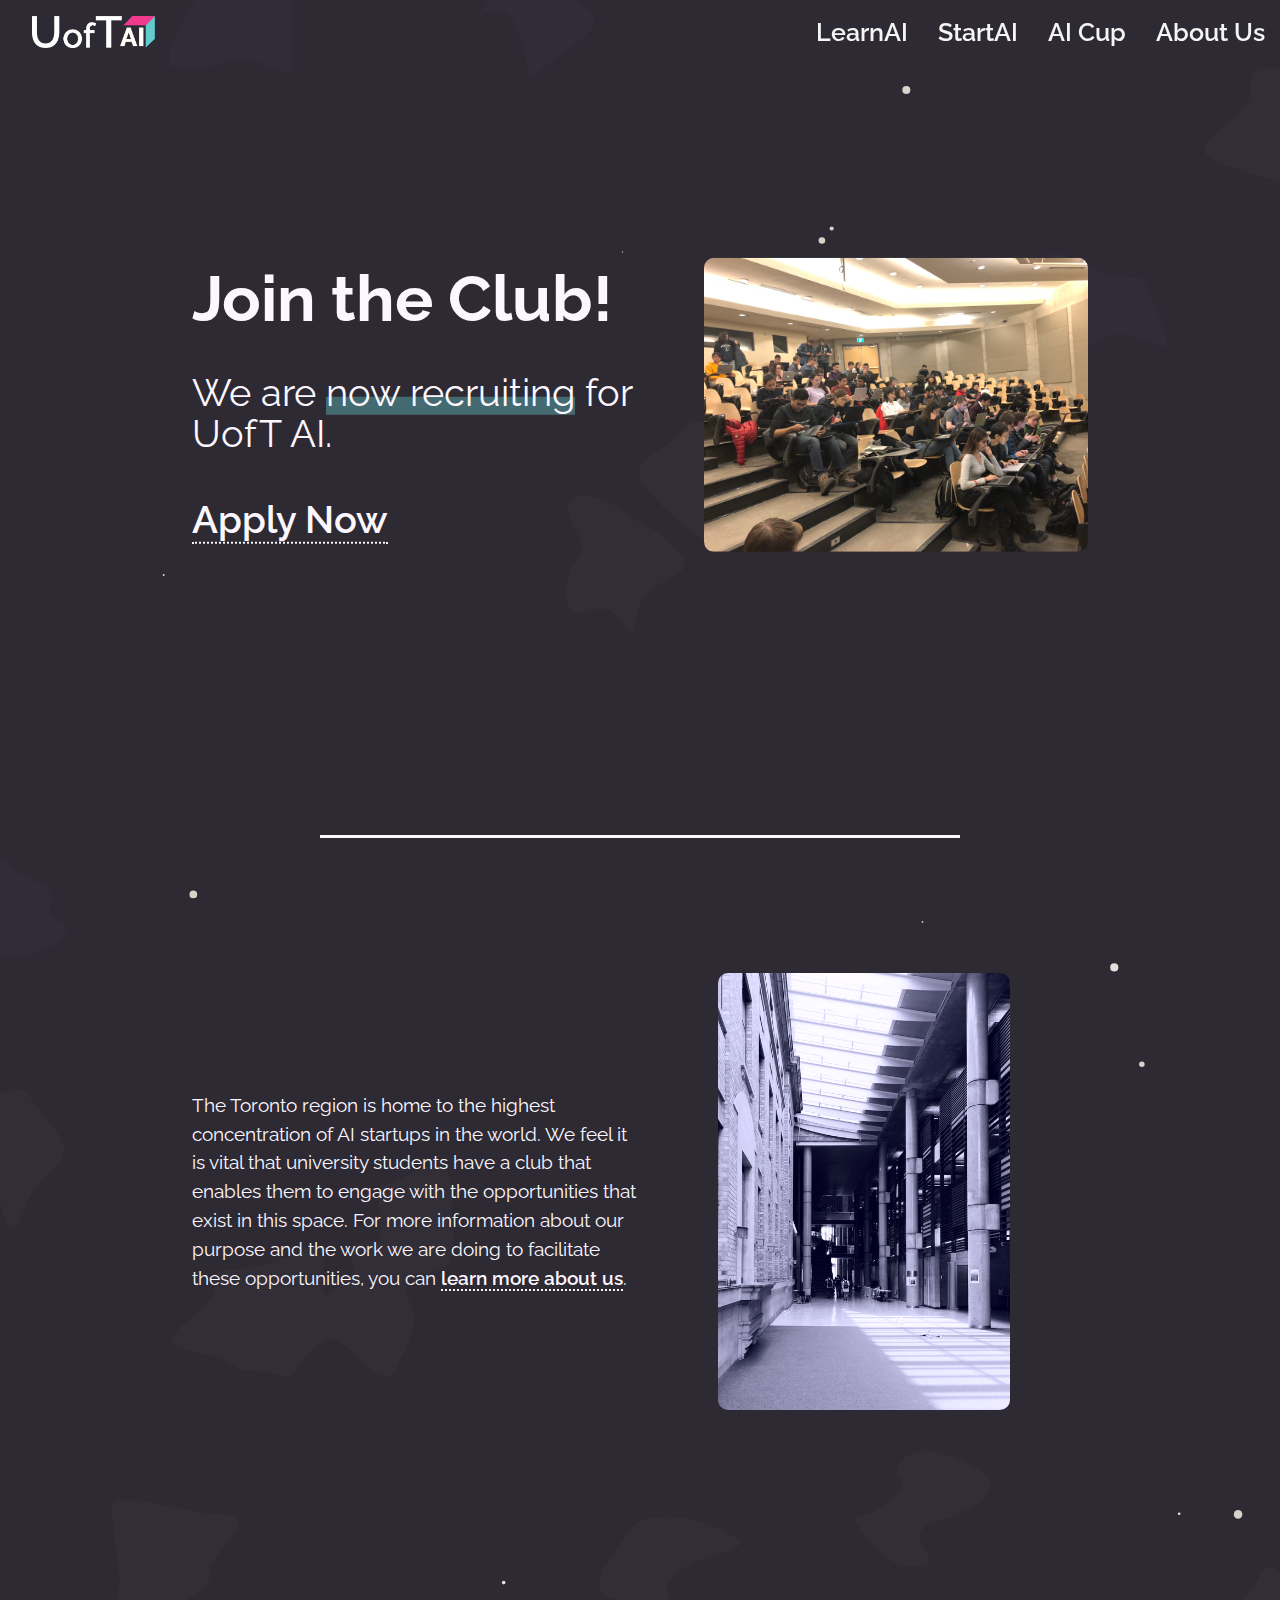
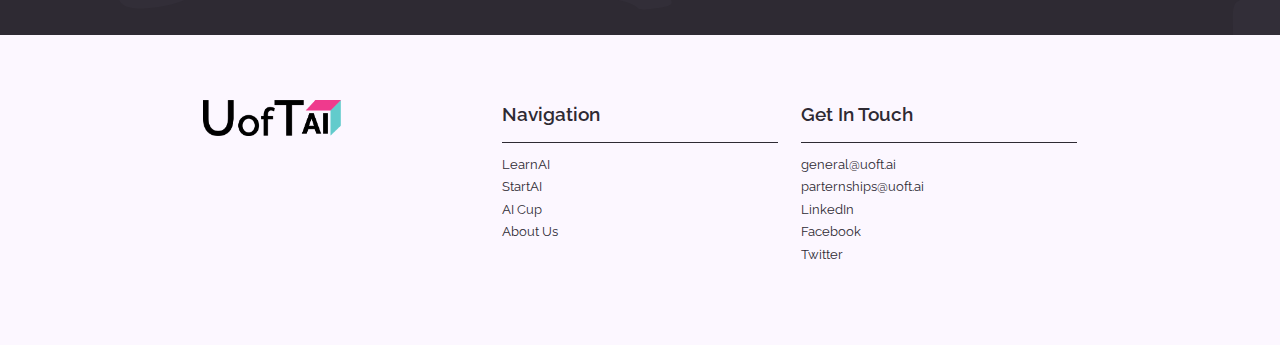
==== commit 3e5d3725: "Changed email in the footer" ====
--- a/index.html
+++ b/index.html
@@ -103,7 +103,8 @@
 						<div>
 							<ul>
 								<li><div class="divider dark-grey"></div></li>
-								<li><a class="text-dark body-weight fsize-s-" target="_top" href="mailto:general@uaig.ca">general@uaig.ca</a></li>
+								<li><a class="text-dark body-weight fsize-s-" target="_top" href="mailto:general@uoft.ai">general@uoft.ai</a></li>
+								<li><a class="text-dark body-weight fsize-s-" target="_top" href="mailto:parternships@uoft.ai">parternships@uoft.ai</a></li>
 								<li><a class="text-dark body-weight fsize-s-" target="_blank" href="https://www.linkedin.com/company/uaig-uoft/">LinkedIn</a></li>
 								<li><a class="text-dark body-weight fsize-s-" target="_blank" href="https://www.facebook.com/UofTUAIG/">Facebook</a></li>
 								<li><a class="text-dark body-weight fsize-s-" target="_blank" href="https://twitter.com/UaigUoft">Twitter</a></li>
@@ -131,7 +132,8 @@
 						<div>
 							<ul>
 								<li><div class="divider dark-grey"></div></li>
-								<li><a class="text-dark body-weight fsize-m-" target="_top" href="mailto:general@uaig.ca">general@uaig.ca</a></li>
+								<li><a class="text-dark body-weight fsize-m-" target="_top" href="mailto:general@uoft.ai">general@uoft.ai</a></li>
+								<li><a class="text-dark body-weight fsize-m-" target="_top" href="mailto:parternships@uoft.ai">parternships@uoft.ai</a></li>
 								<li><a class="text-dark body-weight fsize-m-" target="_blank" href="https://www.linkedin.com/company/uaig-uoft/">LinkedIn</a></li>
 								<li><a class="text-dark body-weight fsize-m-" target="_blank" href="https://www.facebook.com/UofTUAIG/">Facebook</a></li>
 								<li><a class="text-dark body-weight fsize-m-" target="_blank" href="https://twitter.com/UaigUoft">Twitter</a></li>
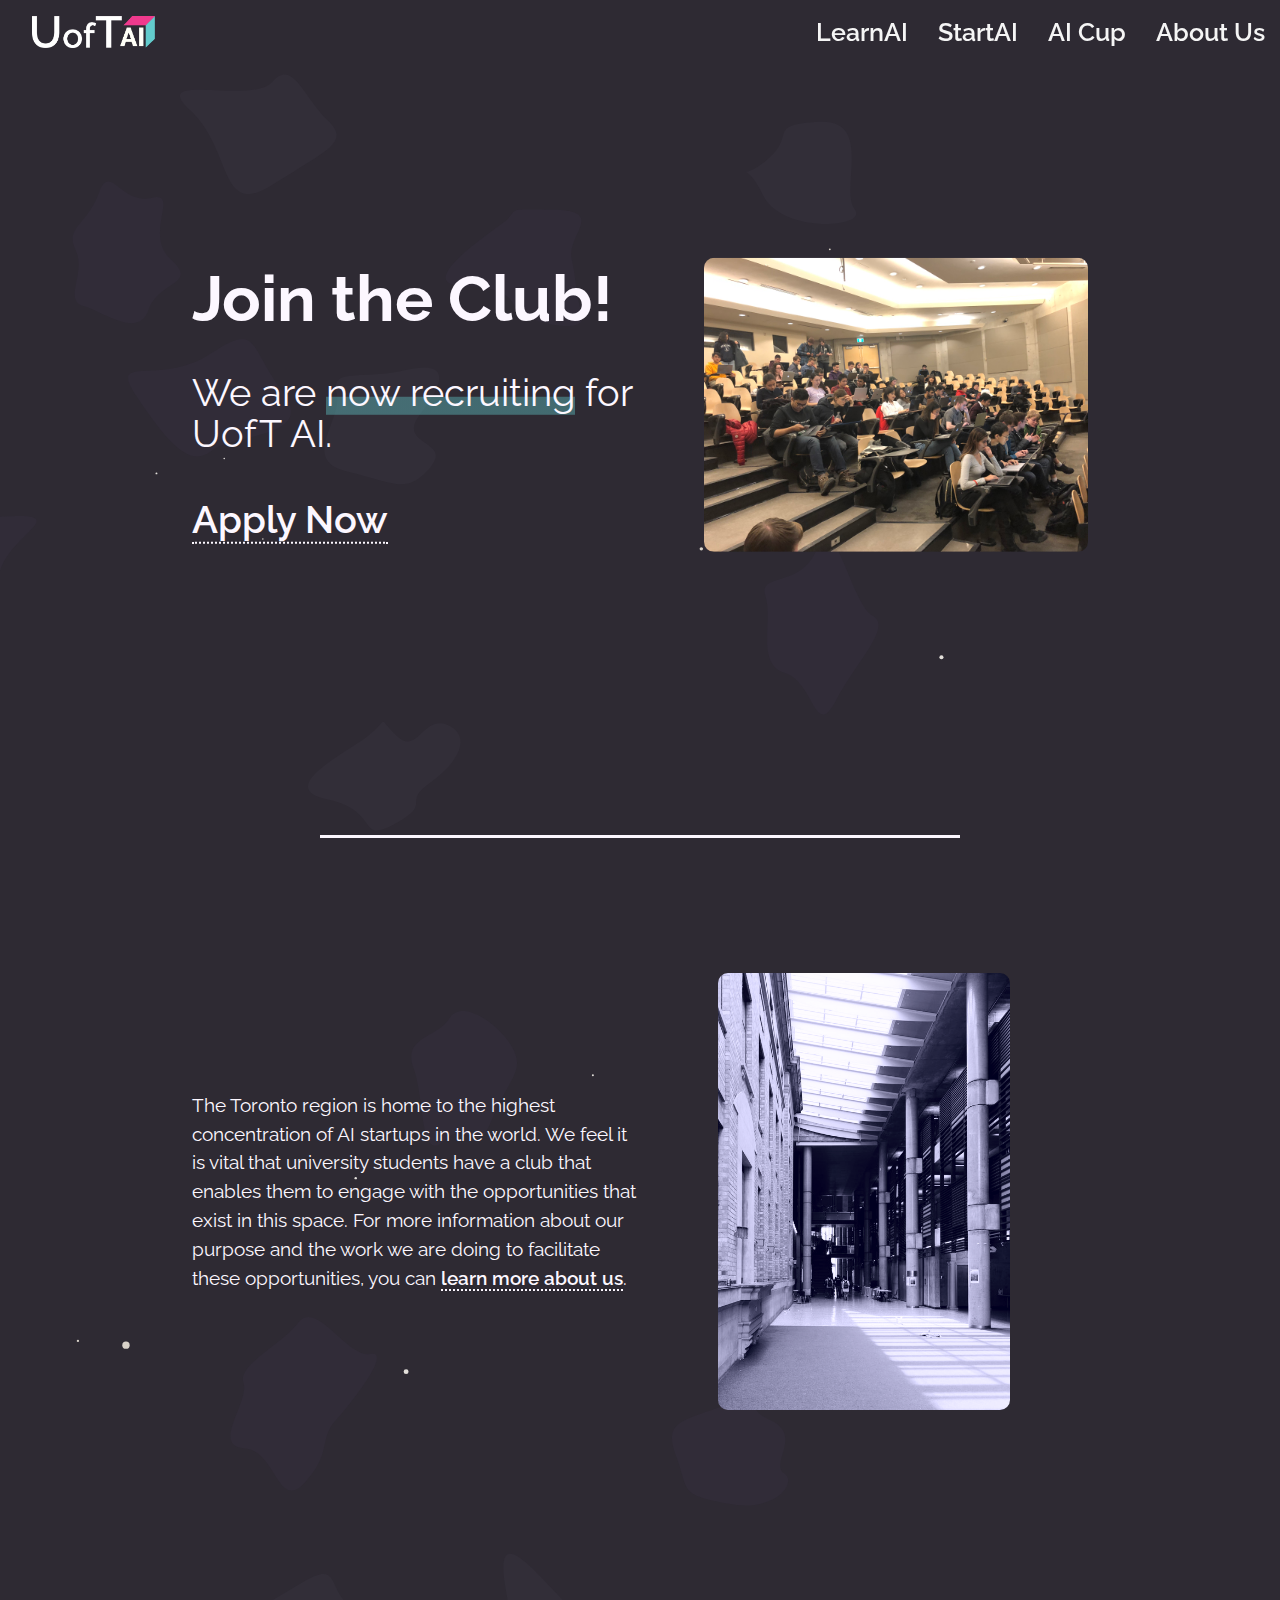
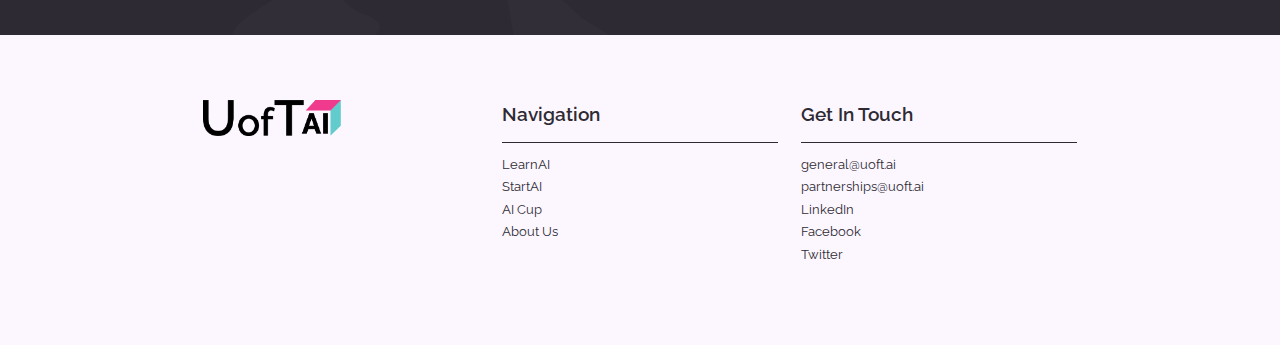
==== commit 5db06208: "Fixed typo in email" ====
--- a/index.html
+++ b/index.html
@@ -104,7 +104,7 @@
 							<ul>
 								<li><div class="divider dark-grey"></div></li>
 								<li><a class="text-dark body-weight fsize-s-" target="_top" href="mailto:general@uoft.ai">general@uoft.ai</a></li>
-								<li><a class="text-dark body-weight fsize-s-" target="_top" href="mailto:parternships@uoft.ai">parternships@uoft.ai</a></li>
+								<li><a class="text-dark body-weight fsize-s-" target="_top" href="mailto:partnerships@uoft.ai">partnerships@uoft.ai</a></li>
 								<li><a class="text-dark body-weight fsize-s-" target="_blank" href="https://www.linkedin.com/company/uaig-uoft/">LinkedIn</a></li>
 								<li><a class="text-dark body-weight fsize-s-" target="_blank" href="https://www.facebook.com/UofTUAIG/">Facebook</a></li>
 								<li><a class="text-dark body-weight fsize-s-" target="_blank" href="https://twitter.com/UaigUoft">Twitter</a></li>
@@ -133,7 +133,7 @@
 							<ul>
 								<li><div class="divider dark-grey"></div></li>
 								<li><a class="text-dark body-weight fsize-m-" target="_top" href="mailto:general@uoft.ai">general@uoft.ai</a></li>
-								<li><a class="text-dark body-weight fsize-m-" target="_top" href="mailto:parternships@uoft.ai">parternships@uoft.ai</a></li>
+								<li><a class="text-dark body-weight fsize-m-" target="_top" href="mailto:partnerships@uoft.ai">partnerships@uoft.ai</a></li>
 								<li><a class="text-dark body-weight fsize-m-" target="_blank" href="https://www.linkedin.com/company/uaig-uoft/">LinkedIn</a></li>
 								<li><a class="text-dark body-weight fsize-m-" target="_blank" href="https://www.facebook.com/UofTUAIG/">Facebook</a></li>
 								<li><a class="text-dark body-weight fsize-m-" target="_blank" href="https://twitter.com/UaigUoft">Twitter</a></li>
